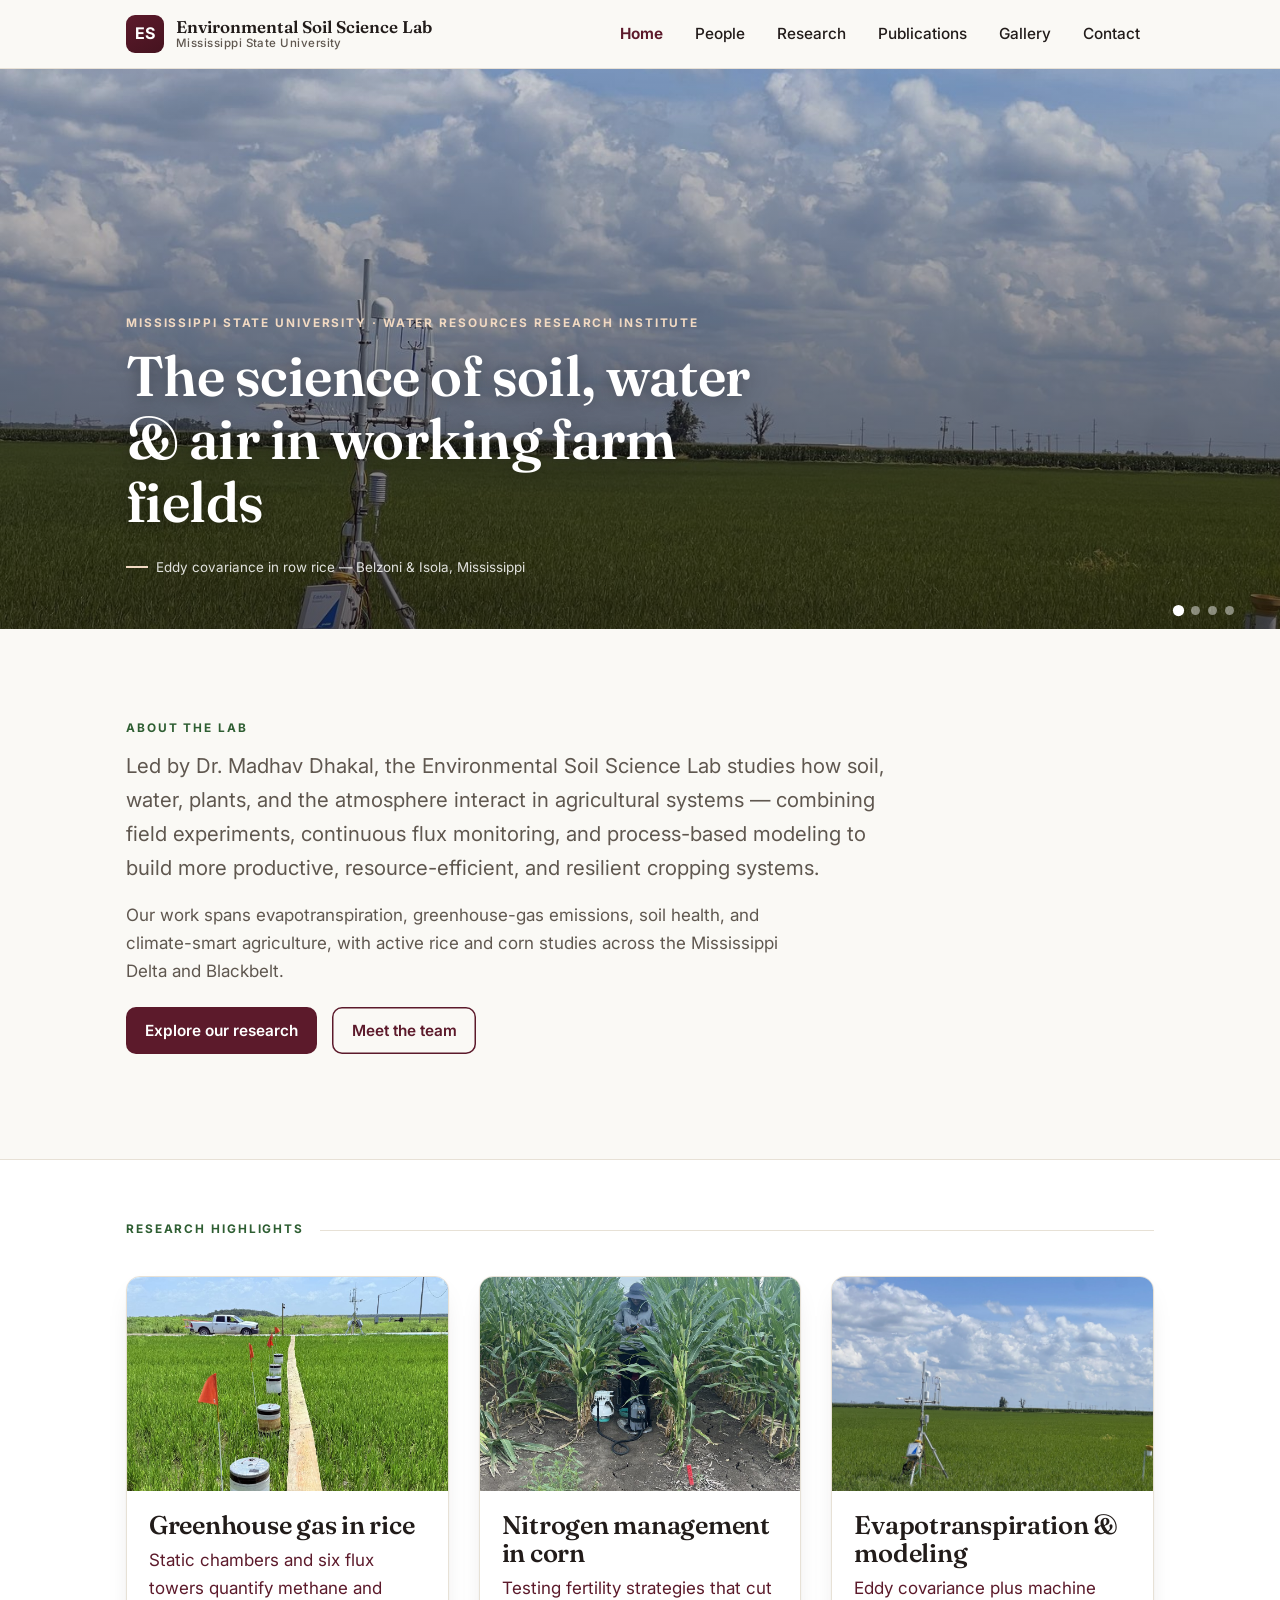
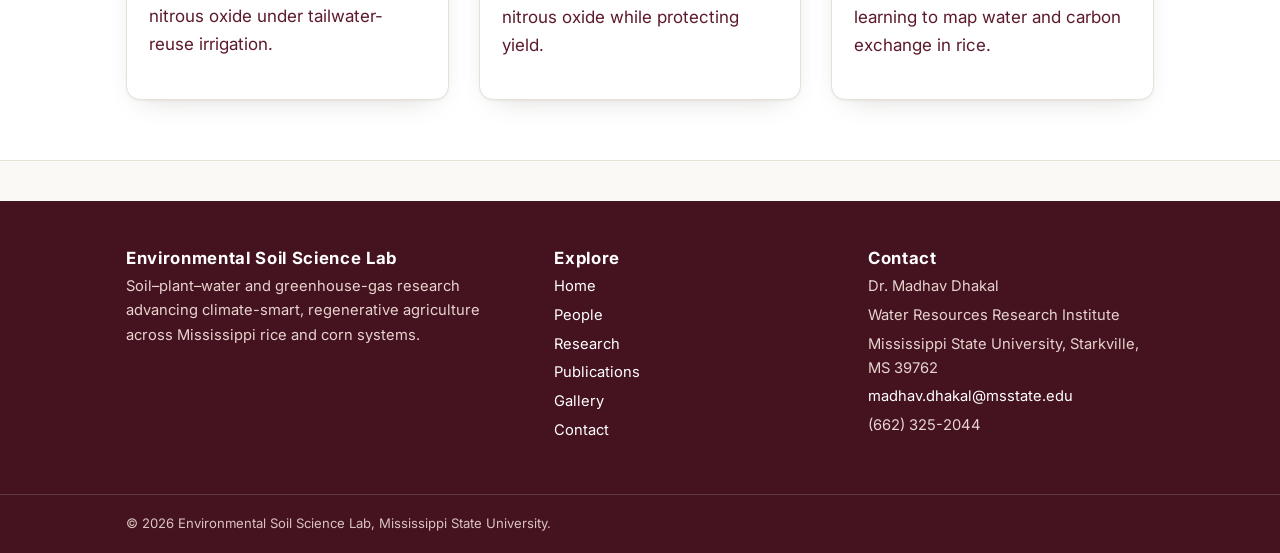
==== index.html @ 4c8fdb82 "Add files via upload" ====
<!DOCTYPE html>
<html lang="en">
<head>
<meta charset="utf-8">
<meta name="viewport" content="width=device-width, initial-scale=1">
<title>Home — Environmental Soil Science Lab</title>
<meta name="description" content="Environmental Soil Science Lab at Mississippi State University — led by Dr. Madhav Dhakal. Soil, water, and atmosphere research in rice and corn systems.">
<link rel="preconnect" href="https://fonts.googleapis.com">
<link rel="preconnect" href="https://fonts.gstatic.com" crossorigin>
<link href="https://fonts.googleapis.com/css2?family=Fraunces:opsz,wght@9..144,400..650&family=Inter:wght@400;500;600;700&display=swap" rel="stylesheet">
<link rel="stylesheet" href="assets/css/style.css">
</head>
<body>
<header class="site-header">
  <nav class="nav wrap" aria-label="Primary">
    <a class="brand" href="index.html">
      <span class="mark">ES</span>
      <span>Environmental Soil Science Lab<small>Mississippi State University</small></span>
    </a>
    <button class="nav-toggle" aria-label="Menu" aria-expanded="false" aria-controls="nav-links"><span></span></button>
    <ul class="nav-links" id="nav-links"><li><a href="index.html" aria-current="page">Home</a></li><li><a href="people.html">People</a></li><li><a href="research.html">Research</a></li><li><a href="publications.html">Publications</a></li><li><a href="gallery.html">Gallery</a></li><li><a href="contact.html">Contact</a></li></ul>
  </nav>
</header>

<section class="hero" aria-label="Featured research">
  <div class="hero__slide is-active" style="background-image:url(&quot;images/proj_rice_et.jpg&quot;)" data-cap="Eddy covariance in row rice — Belzoni & Isola, Mississippi"></div><div class="hero__slide" style="background-image:url(&quot;images/gal_ec_tower_rice.jpg&quot;)" data-cap="Flux towers measuring carbon and water exchange"></div><div class="hero__slide" style="background-image:url(&quot;images/proj_corn_covercrop.jpg&quot;)" data-cap="Conservation systems in Blackbelt corn"></div><div class="hero__slide" style="background-image:url(&quot;images/proj_organic.jpg&quot;)" data-cap="Organic soybean transition — Brooksville, Mississippi"></div>
  <div class="hero__inner"><div class="wrap">
    <p class="eyebrow">Mississippi State University &middot; Water Resources Research Institute</p>
    <h1>The science of soil, water &amp; air in working farm fields</h1>
    <p class="hero__cap"></p>
  </div></div>
  <div class="hero__dots" aria-hidden="true"></div>
</section>

<section class="section">
  <div class="wrap">
    <p class="eyebrow">About the lab</p>
    <p class="lead">Led by Dr. Madhav Dhakal, the Environmental Soil Science Lab studies how soil, water, plants, and the atmosphere interact in agricultural systems &mdash; combining field experiments, continuous flux monitoring, and process-based modeling to build more productive, resource-efficient, and resilient cropping systems.</p>
    <p style="max-width:60ch;margin-top:1rem;color:var(--ink-soft)">Our work spans evapotranspiration, greenhouse-gas emissions, soil health, and climate-smart agriculture, with active rice and corn studies across the Mississippi Delta and Blackbelt.</p>
    <p style="margin-top:1.4rem"><a class="btn" href="research.html">Explore our research</a> &nbsp; <a class="btn btn--ghost" href="people.html">Meet the team</a></p>
  </div>
</section>

<section class="section section--tight" style="background:#fff;border-block:1px solid var(--line)">
  <div class="wrap">
    <div class="rule"><p class="eyebrow" style="margin:0">Research highlights</p></div>
    <div class="grid grid--3">
      <a class="card" href="research.html#rice_ghg">
        <div class="card__media"><img src="images/proj_rice_ghg.jpg" alt="Greenhouse gas in rice"></div>
        <div class="card__body"><h3>Greenhouse gas in rice</h3><p>Static chambers and six flux towers quantify methane and nitrous oxide under tailwater-reuse irrigation.</p></div>
      </a>
      <a class="card" href="research.html#corn_n">
        <div class="card__media"><img src="images/proj_corn_nmgmt.jpg" alt="Nitrogen management in corn"></div>
        <div class="card__body"><h3>Nitrogen management in corn</h3><p>Testing fertility strategies that cut nitrous oxide while protecting yield.</p></div>
      </a>
      <a class="card" href="research.html#rice_et">
        <div class="card__media"><img src="images/proj_rice_et.jpg" alt="Evapotranspiration & modeling"></div>
        <div class="card__body"><h3>Evapotranspiration & modeling</h3><p>Eddy covariance plus machine learning to map water and carbon exchange in rice.</p></div>
      </a></div>
  </div>
</section>

<footer class="site-footer">
  <div class="wrap footer-grid">
    <div>
      <h4>Environmental Soil Science Lab</h4>
      <p>Soil&ndash;plant&ndash;water and greenhouse-gas research advancing climate-smart, regenerative agriculture across Mississippi rice and corn systems.</p>
    </div>
    <div>
      <h4>Explore</h4>
      <ul><li><a href="index.html">Home</a></li><li><a href="people.html">People</a></li><li><a href="research.html">Research</a></li><li><a href="publications.html">Publications</a></li><li><a href="gallery.html">Gallery</a></li><li><a href="contact.html">Contact</a></li></ul>
    </div>
    <div>
      <h4>Contact</h4>
      <ul>
        <li>Dr. Madhav Dhakal</li>
        <li>Water Resources Research Institute</li>
        <li>Mississippi State University, Starkville, MS 39762</li>
        <li><a href="mailto:madhav.dhakal@msstate.edu">madhav.dhakal@msstate.edu</a></li>
        <li>(662) 325-2044</li>
      </ul>
    </div>
  </div>
  <div class="footer-bottom"><div class="wrap">&copy; 2026 Environmental Soil Science Lab, Mississippi State University.</div></div>
</footer>
<div class="lightbox" id="lightbox"><button class="lightbox__close" aria-label="Close">&times;</button><img src="" alt="Enlarged view"></div>
<script src="assets/js/site.js"></script>
</body>
</html>
---- assets/css/style.css ----
/* ===========================================================================
   Environmental Soil Science Lab — Mississippi State University
   Hand-built responsive stylesheet. Mobile-first; fluid container; grids
   reflow with auto-fit so layout can't "break" between phone and desktop.
   =========================================================================== */

:root{
  --maroon:#5c1a2b;        /* MSU institutional tie */
  --maroon-deep:#45131f;
  --green:#2e5e32;         /* crops / agronomy accent */
  --green-soft:#e8efe6;
  --sky:#4f7290;           /* sky / atmosphere flux (sparing) */
  --ink:#221c1a;           /* warm near-black text */
  --ink-soft:#5f574f;
  --paper:#faf9f5;         /* page background */
  --card:#ffffff;
  --line:#e7e1d6;          /* hairline */
  --shadow:0 1px 2px rgba(40,30,20,.05),0 10px 28px -16px rgba(40,30,20,.25);
  --radius:14px;
  --wrap:1120px;
  --pad:clamp(18px,4vw,46px);
  --font-display:"Fraunces",Georgia,serif;
  --font-body:"Inter",system-ui,-apple-system,Segoe UI,Roboto,sans-serif;
}

*,*::before,*::after{box-sizing:border-box}
html{scroll-behavior:smooth;-webkit-text-size-adjust:100%}
body{
  margin:0;background:var(--paper);color:var(--ink);
  font-family:var(--font-body);font-size:17px;line-height:1.65;
  -webkit-font-smoothing:antialiased;text-rendering:optimizeLegibility;
}
img{max-width:100%;height:auto;display:block}
a{color:var(--maroon);text-decoration:none}
a:hover{text-decoration:underline}
h1,h2,h3,h4{font-family:var(--font-display);font-weight:580;line-height:1.12;
  letter-spacing:-.01em;color:var(--ink);margin:0 0 .4em}
h1{font-size:clamp(2.1rem,5vw,3.5rem);font-weight:600}
h2{font-size:clamp(1.6rem,3.2vw,2.4rem)}
h3{font-size:clamp(1.25rem,2.2vw,1.6rem)}
h4{font-size:1.05rem;font-family:var(--font-body);font-weight:700;letter-spacing:0}
p{margin:0 0 1rem}
:focus-visible{outline:3px solid var(--sky);outline-offset:2px;border-radius:4px}

.wrap{max-width:var(--wrap);margin-inline:auto;padding-inline:var(--pad)}
.section{padding-block:clamp(48px,7vw,96px)}
.section--tight{padding-block:clamp(34px,5vw,60px)}
.eyebrow{font-family:var(--font-body);font-weight:700;font-size:.74rem;
  letter-spacing:.16em;text-transform:uppercase;color:var(--green);margin:0 0 .7rem}
.lead{font-size:clamp(1.05rem,1.6vw,1.28rem);color:var(--ink-soft);max-width:60ch}
.center{text-align:center}.center .lead{margin-inline:auto}

/* ---------- Header / nav ---------- */
.site-header{position:sticky;top:0;z-index:50;background:rgba(250,249,245,.88);
  backdrop-filter:saturate(150%) blur(10px);border-bottom:1px solid var(--line)}
.nav{display:flex;align-items:center;justify-content:space-between;gap:18px;
  min-height:68px}
.brand{display:flex;align-items:center;gap:12px;font-family:var(--font-display);
  font-weight:600;font-size:1.06rem;color:var(--ink);text-decoration:none;line-height:1.1}
.brand:hover{text-decoration:none}
.brand .mark{width:38px;height:38px;border-radius:9px;flex:0 0 auto;
  background:linear-gradient(150deg,var(--maroon),var(--maroon-deep));
  display:grid;place-items:center;color:#fff;font-weight:700;font-size:1rem;
  font-family:var(--font-body);letter-spacing:.02em}
.brand small{display:block;font-family:var(--font-body);font-weight:500;
  font-size:.72rem;letter-spacing:.04em;color:var(--ink-soft)}
.nav-links{display:flex;align-items:center;gap:4px;list-style:none;margin:0;padding:0}
.nav-links a{display:inline-block;padding:9px 14px;border-radius:8px;color:var(--ink);
  font-weight:500;font-size:.96rem}
.nav-links a:hover{background:#f0ebe1;text-decoration:none}
.nav-links a[aria-current="page"]{color:var(--maroon);font-weight:650}
.nav-toggle{display:none;border:1px solid var(--line);background:var(--card);
  width:44px;height:40px;border-radius:9px;cursor:pointer;align-items:center;justify-content:center}
.nav-toggle span,.nav-toggle span::before,.nav-toggle span::after{
  content:"";display:block;width:20px;height:2px;background:var(--ink);border-radius:2px;position:relative;transition:.2s}
.nav-toggle span::before{position:absolute;top:-6px}
.nav-toggle span::after{position:absolute;top:6px}

@media (max-width:820px){
  .nav-toggle{display:inline-flex}
  .nav-links{position:absolute;top:68px;left:0;right:0;flex-direction:column;
    align-items:stretch;gap:0;background:var(--paper);border-bottom:1px solid var(--line);
    padding:10px var(--pad) 18px;box-shadow:var(--shadow);
    display:none}
  .nav-links.open{display:flex}
  .nav-links a{padding:13px 6px;border-radius:8px;font-size:1.05rem;border-bottom:1px solid var(--line)}
  .nav-links li:last-child a{border-bottom:0}
}

/* ---------- Hero slideshow ---------- */
.hero{position:relative;width:100%;aspect-ratio:16/7;min-height:340px;
  background:var(--maroon-deep);overflow:hidden}
.hero__slide{position:absolute;inset:0;opacity:0;transition:opacity 1.1s ease;
  background-size:cover;background-position:center}
.hero__slide.is-active{opacity:1}
.hero::after{content:"";position:absolute;inset:0;
  background:linear-gradient(180deg,rgba(20,10,12,.15),rgba(20,10,12,.62))}
.hero__inner{position:absolute;inset:auto 0 0 0;z-index:2;color:#fff}
.hero__inner .wrap{padding-block:clamp(22px,4vw,52px)}
.hero h1{color:#fff;max-width:18ch;text-shadow:0 2px 18px rgba(0,0,0,.35)}
.hero .eyebrow{color:#f1d9c2}
.hero__cap{font-size:.84rem;color:rgba(255,255,255,.86);margin:.6rem 0 0;
  display:flex;align-items:center;gap:8px}
.hero__cap::before{content:"";width:22px;height:2px;background:#f1d9c2;display:inline-block}
.hero__dots{position:absolute;z-index:3;right:var(--pad);bottom:14px;display:flex;gap:8px}
.hero__dots button{width:9px;height:9px;border-radius:50%;border:0;cursor:pointer;
  background:rgba(255,255,255,.45);padding:0}
.hero__dots button.is-active{background:#fff;transform:scale(1.25)}
@media (max-width:700px){.hero{aspect-ratio:3/4;min-height:460px}}

/* ---------- Buttons ---------- */
.btn{display:inline-flex;align-items:center;gap:.5em;background:var(--maroon);color:#fff;
  padding:.7em 1.25em;border-radius:10px;font-weight:600;font-size:.96rem;border:0;cursor:pointer}
.btn:hover{background:var(--maroon-deep);text-decoration:none}
.btn--ghost{background:transparent;color:var(--maroon);box-shadow:inset 0 0 0 1.5px var(--maroon)}
.btn--ghost:hover{background:var(--maroon);color:#fff}

/* ---------- Generic grids / cards ---------- */
.grid{display:grid;gap:clamp(18px,2.4vw,30px)}
.grid--3{grid-template-columns:repeat(auto-fit,minmax(255px,1fr))}
.grid--people{grid-template-columns:repeat(auto-fit,minmax(280px,1fr))}
.card{background:var(--card);border:1px solid var(--line);border-radius:var(--radius);
  overflow:hidden;box-shadow:var(--shadow)}
.card__media{aspect-ratio:3/2;overflow:hidden;background:#eee}
.card__media img{width:100%;height:100%;object-fit:cover;transition:transform .5s ease}
.card:hover .card__media img{transform:scale(1.04)}
.card__body{padding:20px 22px 24px}
.card__body h3{margin-bottom:.25em}
.card .meta{font-size:.85rem;color:var(--ink-soft);margin:.1rem 0 .6rem}

/* divider with subject-coded label */
.rule{display:flex;align-items:center;gap:16px;margin:0 0 36px}
.rule::after{content:"";flex:1;height:1px;background:var(--line)}

/* ---------- People ---------- */
.person{background:var(--card);border:1px solid var(--line);border-radius:var(--radius);
  overflow:hidden;box-shadow:var(--shadow);display:flex;flex-direction:column}
.person__photo{aspect-ratio:1/1;object-fit:cover;width:100%}
.person__body{padding:20px 22px 24px}
.person__body h3{margin-bottom:.1em}
.person__role{color:var(--green);font-weight:600;font-size:.92rem;margin:0 0 .8rem}
.person__body p{font-size:.95rem}
.person__contact{font-size:.9rem;color:var(--ink-soft);margin-top:.6rem}
.pi .person{flex-direction:row;flex-wrap:wrap}
.pi .person__photo{width:260px;aspect-ratio:3/4;flex:0 0 auto}
.pi .person__body{flex:1 1 320px}
@media (max-width:620px){.pi .person{flex-direction:column}.pi .person__photo{width:100%;aspect-ratio:4/3}}

/* ---------- Research projects ---------- */
.project{padding-block:clamp(30px,4vw,52px);border-top:1px solid var(--line)}
.project:first-of-type{border-top:0}
.project__head{margin-bottom:18px}
.project__head h3{margin:0}
.project__body{display:grid;gap:clamp(18px,3vw,38px);align-items:start}
@media (min-width:840px){.project__body{grid-template-columns:1fr 360px}
  .project--flip .project__text{order:2}.project--flip .project__media{order:1}}
.project__media{margin:0}
.project__media img{width:100%;border-radius:12px;border:1px solid var(--line)}
.project__media figcaption{font-size:.8rem;color:var(--ink-soft);font-style:italic;margin-top:7px;text-align:center}
.findings{margin-top:22px;background:var(--green-soft);border:1px solid #d2e0cf;
  border-left:4px solid var(--green);border-radius:10px;padding:18px 22px}
.findings h4{color:var(--green);margin:0 0 .5em;display:flex;align-items:center;gap:8px}
.findings ul{margin:0;padding-left:1.1em}
.findings li{margin:.3em 0;font-size:.96rem}

/* ---------- Posters / lightbox ---------- */
.posters{margin-top:22px}
.posters .label{font-size:.82rem;color:var(--ink-soft);font-style:italic;margin:0 0 10px}
.poster-strip{display:flex;flex-wrap:wrap;gap:14px}
.poster-thumb{display:block;border:1px solid var(--line);border-radius:8px;overflow:hidden;
  box-shadow:var(--shadow);cursor:zoom-in;background:#fff}
.poster-thumb img{height:150px;width:auto}
.poster-thumb:hover{border-color:var(--maroon)}
.pub-poster{display:grid;grid-template-columns:150px 1fr;gap:18px;align-items:start;margin:0 0 20px}
.pub-poster .poster-thumb img{height:auto;width:100%}
@media (max-width:560px){.pub-poster{grid-template-columns:110px 1fr;gap:12px}}

.lightbox{position:fixed;inset:0;z-index:100;background:rgba(15,8,10,.88);
  display:none;align-items:center;justify-content:center;cursor:zoom-out;padding:3vmin}
.lightbox.open{display:flex}
.lightbox img{max-width:95vw;max-height:94vh;border-radius:6px;box-shadow:0 10px 50px rgba(0,0,0,.6)}
.lightbox__close{position:absolute;top:14px;right:18px;color:#fff;font-size:2rem;
  background:0;border:0;cursor:pointer;line-height:1}

/* ---------- Publications ---------- */
.pubyear{font-family:var(--font-display);font-size:1.5rem;color:var(--maroon);
  margin:34px 0 4px;padding-bottom:6px;border-bottom:2px solid var(--line)}
.pub{padding:14px 0;border-bottom:1px solid var(--line)}
.pub p{margin:.15rem 0}
.pub .title{font-weight:600;font-size:1.02rem}
.pub .authors{font-size:.95rem;color:var(--ink)}
.pub .venue{font-size:.9rem;color:var(--ink-soft)}
.pub b{color:var(--maroon)}

/* ---------- Gallery ---------- */
.gallery{columns:3 260px;column-gap:14px}
.gallery figure{margin:0 0 14px;break-inside:avoid;border-radius:10px;overflow:hidden;
  border:1px solid var(--line);box-shadow:var(--shadow);cursor:zoom-in;background:#fff}
.gallery img{width:100%}
.gallery figcaption{font-size:.82rem;color:var(--ink-soft);padding:8px 12px 12px}

/* ---------- Contact ---------- */
.contact-grid{display:grid;gap:clamp(20px,3vw,40px)}
@media(min-width:820px){.contact-grid{grid-template-columns:1fr 1.2fr}}
.contact-card h3{margin-top:0}
.contact-card .row{margin:0 0 .8rem}
.contact-card .row span{display:block;font-size:.78rem;letter-spacing:.08em;
  text-transform:uppercase;color:var(--green);font-weight:700}
.map-embed{width:100%;aspect-ratio:4/3;border:1px solid var(--line);border-radius:var(--radius);overflow:hidden}
.map-embed iframe{width:100%;height:100%;border:0;display:block}

/* ---------- Footer ---------- */
.site-footer{background:var(--maroon-deep);color:#f4e7e3;margin-top:40px}
.site-footer a{color:#fff}
.footer-grid{display:grid;gap:28px;padding-block:48px}
@media(min-width:680px){.footer-grid{grid-template-columns:1.4fr 1fr 1fr}}
.site-footer h4{color:#fff;letter-spacing:.04em}
.site-footer p,.site-footer li{font-size:.92rem;color:#e7d3cf}
.site-footer ul{list-style:none;margin:0;padding:0}
.site-footer li{margin:.3em 0}
.footer-bottom{border-top:1px solid rgba(255,255,255,.16);padding-block:18px;
  font-size:.82rem;color:#d9c3bf}

@media (prefers-reduced-motion:reduce){
  *{scroll-behavior:auto!important}
  .hero__slide{transition:none}
  .card__media img{transition:none}
}
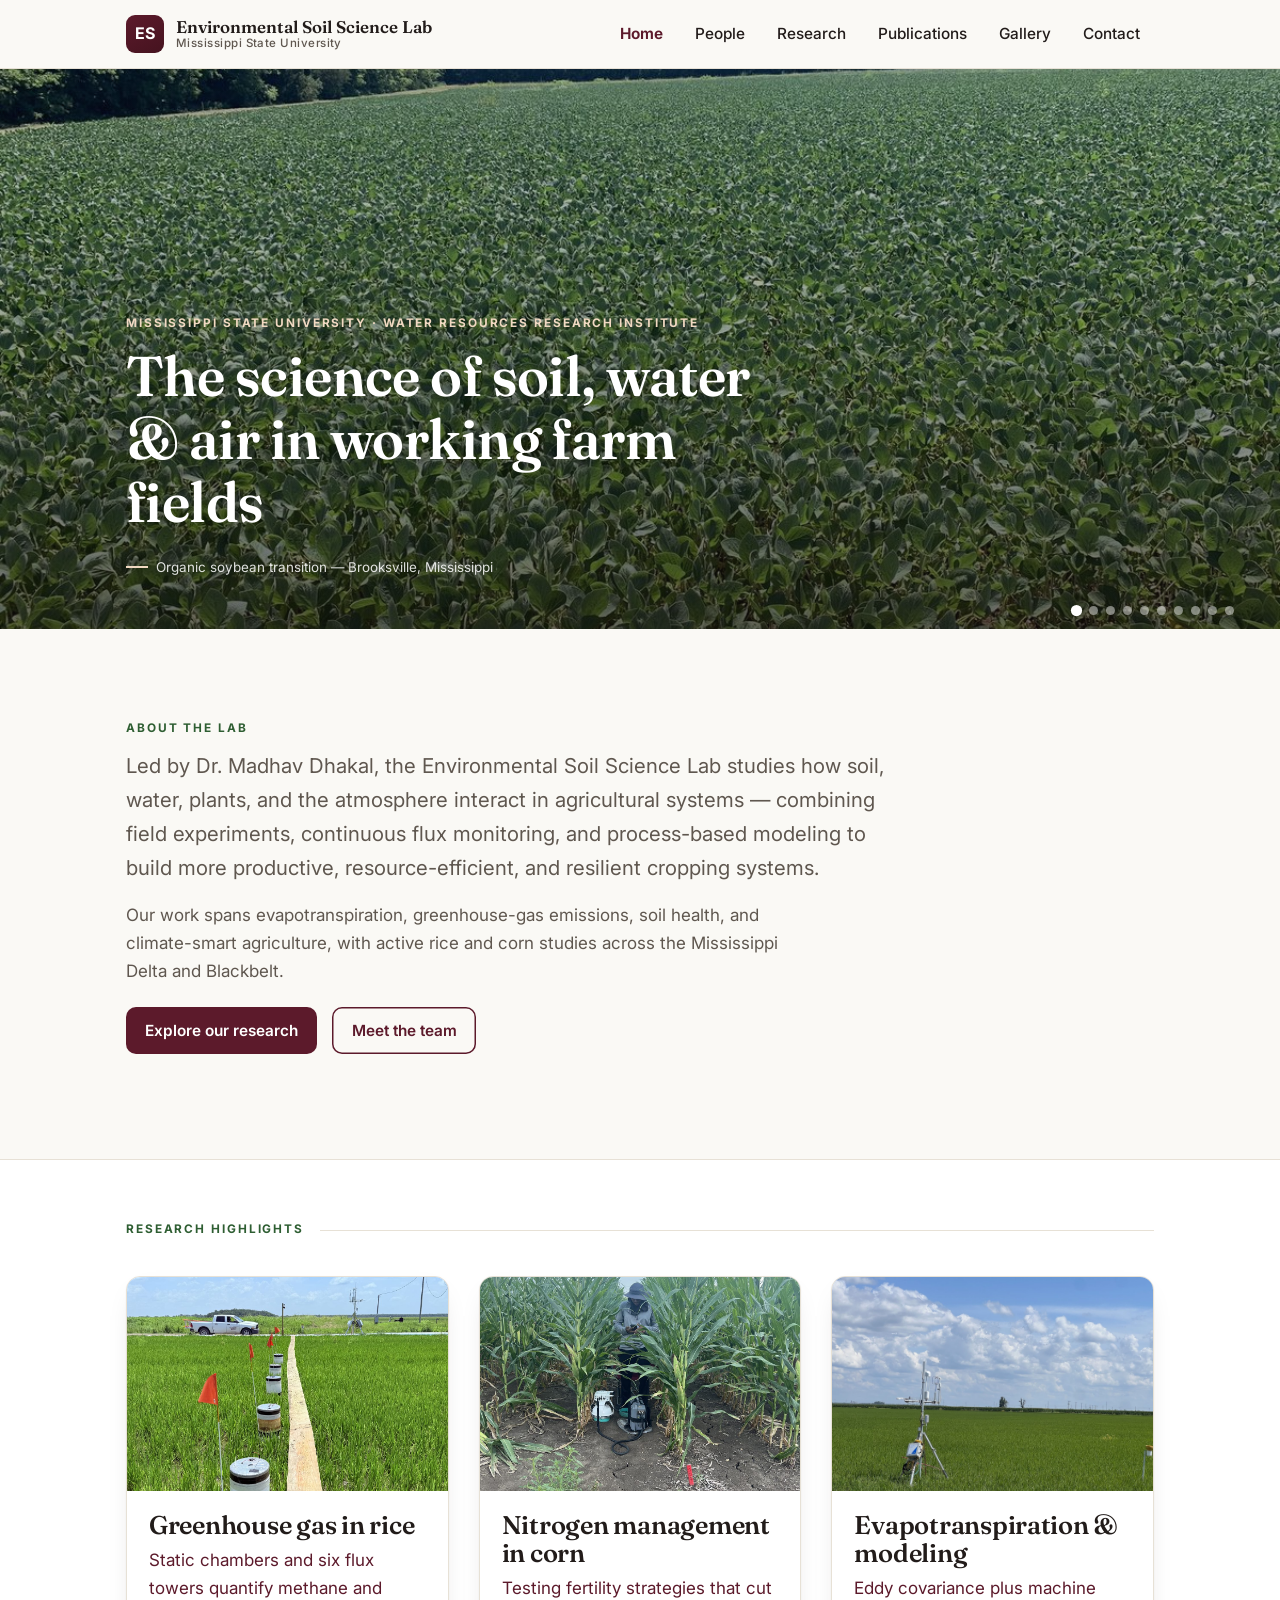
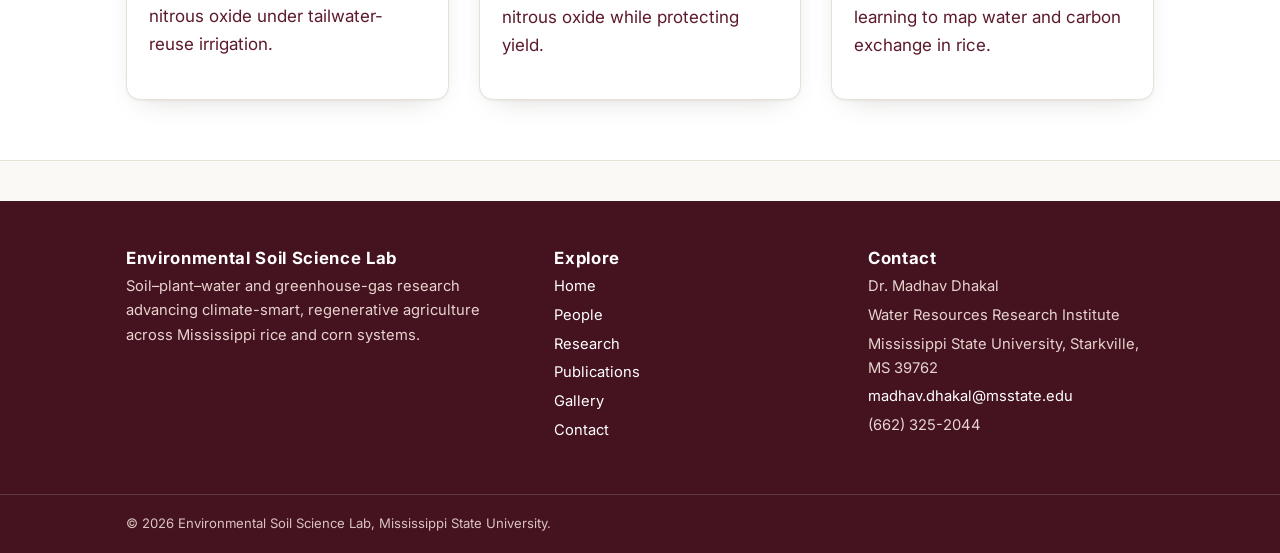
==== commit 72cb6c66: "Add files via upload" ====
--- a/index.html
+++ b/index.html
@@ -23,7 +23,7 @@
 </header>
 
 <section class="hero" aria-label="Featured research">
-  <div class="hero__slide is-active" style="background-image:url(&quot;images/proj_rice_et.jpg&quot;)" data-cap="Eddy covariance in row rice — Belzoni & Isola, Mississippi"></div><div class="hero__slide" style="background-image:url(&quot;images/gal_ec_tower_rice.jpg&quot;)" data-cap="Flux towers measuring carbon and water exchange"></div><div class="hero__slide" style="background-image:url(&quot;images/proj_corn_covercrop.jpg&quot;)" data-cap="Conservation systems in Blackbelt corn"></div><div class="hero__slide" style="background-image:url(&quot;images/proj_organic.jpg&quot;)" data-cap="Organic soybean transition — Brooksville, Mississippi"></div>
+  <div class="hero__slide is-active" style="background-image:url(&quot;images/proj_organic.jpg&quot;)" data-cap="Organic soybean transition &mdash; Brooksville, Mississippi"></div><div class="hero__slide" style="background-image:url(&quot;images/proj_corn_covercrop.jpg&quot;)" data-cap="Conservation systems in Black Belt corn"></div><div class="hero__slide" style="background-image:url(&quot;images/proj_rice_ghg.jpg&quot;)" data-cap="Quantifying greenhouse-gas emissions in tailwater-reuse rice"></div><div class="hero__slide" style="background-image:url(&quot;images/gal_rice_chamber_row.jpg&quot;)" data-cap="Static chambers across a rice paddy"></div><div class="hero__slide" style="background-image:url(&quot;images/proj_rice_et.jpg&quot;)" data-cap="Eddy covariance in row rice &mdash; Belzoni &amp; Isola, Mississippi"></div><div class="hero__slide" style="background-image:url(&quot;images/gal_rice_gas_sampling.jpg&quot;)" data-cap="Collecting greenhouse-gas samples in rice"></div><div class="hero__slide" style="background-image:url(&quot;images/gal_corn_scouting.jpg&quot;)" data-cap="Scouting corn at the Black Belt research station"></div><div class="hero__slide" style="background-image:url(&quot;images/gal_ec_team.jpg&quot;)" data-cap="The field team servicing a flux tower"></div><div class="hero__slide" style="background-image:url(&quot;images/gal_rice_chambers_install.jpg&quot;)" data-cap="Installing gas-flux chambers in flooded rice"></div><div class="hero__slide" style="background-image:url(&quot;images/gal_corn_flux.jpg&quot;)" data-cap="Measuring soil greenhouse-gas fluxes in corn"></div>
   <div class="hero__inner"><div class="wrap">
     <p class="eyebrow">Mississippi State University &middot; Water Resources Research Institute</p>
     <h1>The science of soil, water &amp; air in working farm fields</h1>
--- a/assets/css/style.css
+++ b/assets/css/style.css
@@ -226,3 +226,25 @@
   .hero__slide{transition:none}
   .card__media img{transition:none}
 }
+
+/* ---------- Per-project photo slideshow ---------- */
+.project__text{max-width:65ch}
+.slideshow{position:relative;margin:22px 0 0;max-width:760px;border-radius:14px;overflow:hidden;
+  border:1px solid var(--line);background:#0e0e0e;box-shadow:var(--shadow)}
+.ss-track{position:relative;aspect-ratio:3/2}
+.ss-slide{position:absolute;inset:0;margin:0;opacity:0;transition:opacity .6s ease}
+.ss-slide.is-active{opacity:1}
+.ss-slide img{width:100%;height:100%;object-fit:cover;display:block}
+.ss-slide figcaption{position:absolute;left:0;right:0;bottom:0;color:#fff;font-size:.86rem;
+  padding:30px 16px 12px;background:linear-gradient(180deg,transparent,rgba(0,0,0,.72))}
+.ss-arrow{position:absolute;top:50%;transform:translateY(-50%);width:42px;height:42px;border:0;
+  border-radius:50%;background:rgba(255,255,255,.85);color:#1a1a1a;font-size:1.5rem;cursor:pointer;
+  display:grid;place-items:center;line-height:1;z-index:3;transition:background .15s}
+.ss-arrow:hover{background:#fff}
+.ss-prev{left:10px}.ss-next{right:10px}
+.ss-dots{position:absolute;bottom:11px;left:50%;transform:translateX(-50%);display:flex;gap:7px;z-index:3}
+.ss-dots button{width:8px;height:8px;border-radius:50%;border:0;background:rgba(255,255,255,.5);cursor:pointer;padding:0}
+.ss-dots button.is-active{background:#fff;transform:scale(1.3)}
+.ss-count{position:absolute;top:10px;right:12px;background:rgba(0,0,0,.5);color:#fff;font-size:.74rem;
+  padding:2px 9px;border-radius:11px;z-index:3}
+@media (max-width:520px){.ss-arrow{width:36px;height:36px;font-size:1.25rem}}
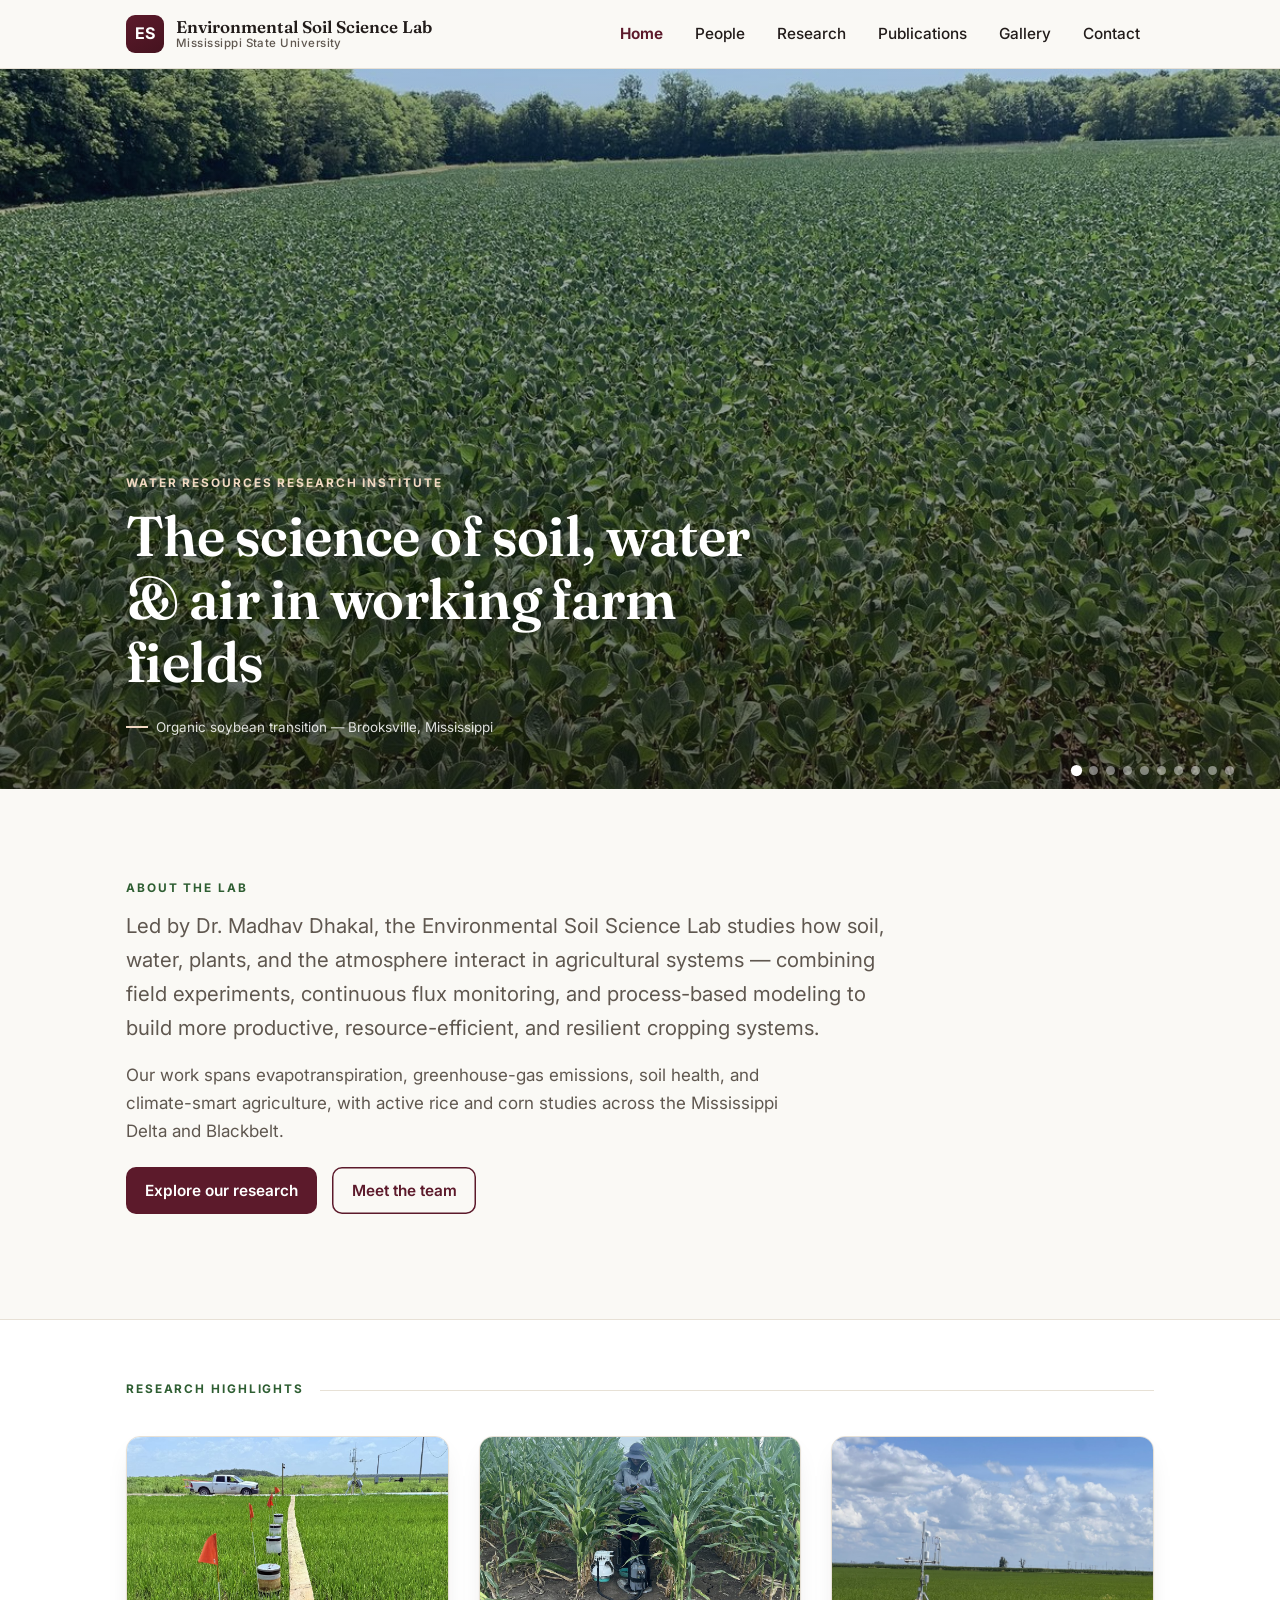
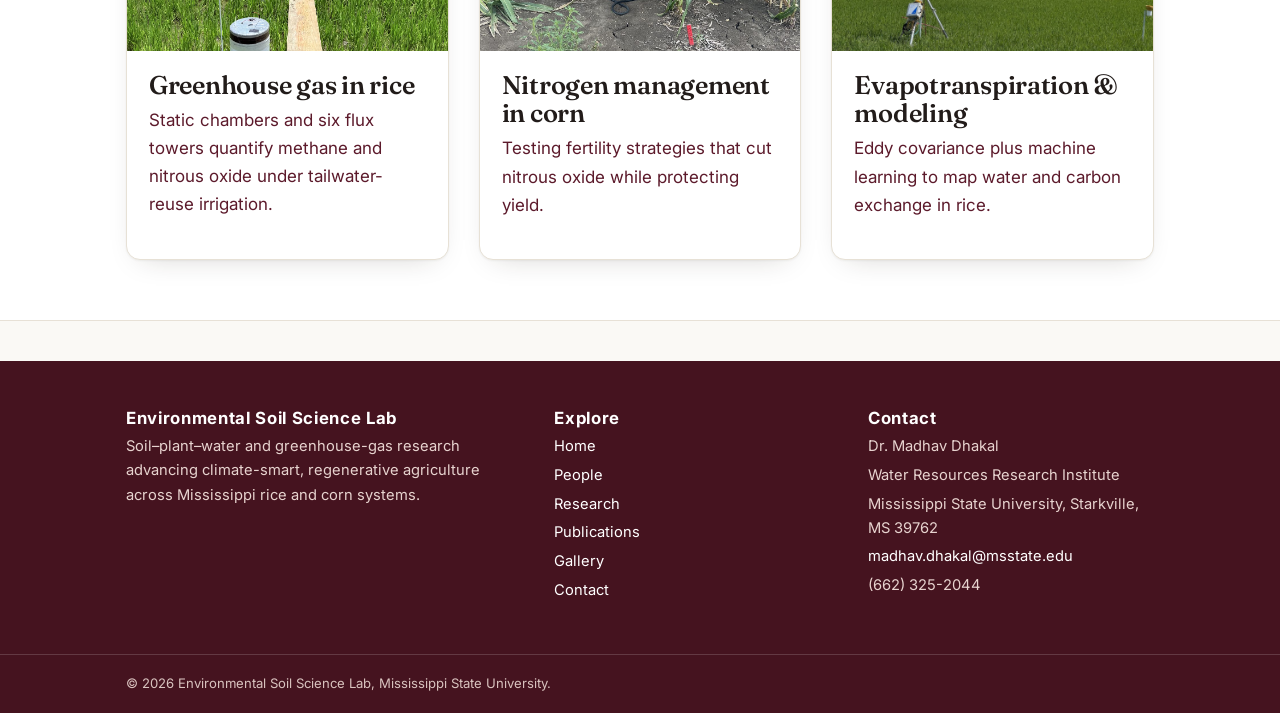
==== commit c5e0e6d9: "Add files via upload" ====
--- a/index.html
+++ b/index.html
@@ -23,9 +23,10 @@
 </header>
 
 <section class="hero" aria-label="Featured research">
+  <img class="hero__logo" src="images/logo_seal.png" alt="Environmental Soil Science Lab seal">
   <div class="hero__slide is-active" style="background-image:url(&quot;images/proj_organic.jpg&quot;)" data-cap="Organic soybean transition &mdash; Brooksville, Mississippi"></div><div class="hero__slide" style="background-image:url(&quot;images/proj_corn_covercrop.jpg&quot;)" data-cap="Conservation systems in Black Belt corn"></div><div class="hero__slide" style="background-image:url(&quot;images/proj_rice_ghg.jpg&quot;)" data-cap="Quantifying greenhouse-gas emissions in tailwater-reuse rice"></div><div class="hero__slide" style="background-image:url(&quot;images/gal_rice_chamber_row.jpg&quot;)" data-cap="Static chambers across a rice paddy"></div><div class="hero__slide" style="background-image:url(&quot;images/proj_rice_et.jpg&quot;)" data-cap="Eddy covariance in row rice &mdash; Belzoni &amp; Isola, Mississippi"></div><div class="hero__slide" style="background-image:url(&quot;images/gal_rice_gas_sampling.jpg&quot;)" data-cap="Collecting greenhouse-gas samples in rice"></div><div class="hero__slide" style="background-image:url(&quot;images/gal_corn_scouting.jpg&quot;)" data-cap="Scouting corn at the Black Belt research station"></div><div class="hero__slide" style="background-image:url(&quot;images/gal_ec_team.jpg&quot;)" data-cap="The field team servicing a flux tower"></div><div class="hero__slide" style="background-image:url(&quot;images/gal_rice_chambers_install.jpg&quot;)" data-cap="Installing gas-flux chambers in flooded rice"></div><div class="hero__slide" style="background-image:url(&quot;images/gal_corn_flux.jpg&quot;)" data-cap="Measuring soil greenhouse-gas fluxes in corn"></div>
   <div class="hero__inner"><div class="wrap">
-    <p class="eyebrow">Mississippi State University &middot; Water Resources Research Institute</p>
+    <p class="eyebrow">Water Resources Research Institute</p>
     <h1>The science of soil, water &amp; air in working farm fields</h1>
     <p class="hero__cap"></p>
   </div></div>
--- a/assets/css/style.css
+++ b/assets/css/style.css
@@ -88,7 +88,7 @@
 }
 
 /* ---------- Hero slideshow ---------- */
-.hero{position:relative;width:100%;aspect-ratio:16/7;min-height:340px;
+.hero{position:relative;width:100%;aspect-ratio:16/9;min-height:340px;
   background:var(--maroon-deep);overflow:hidden}
 .hero__slide{position:absolute;inset:0;opacity:0;transition:opacity 1.1s ease;
   background-size:cover;background-position:center}
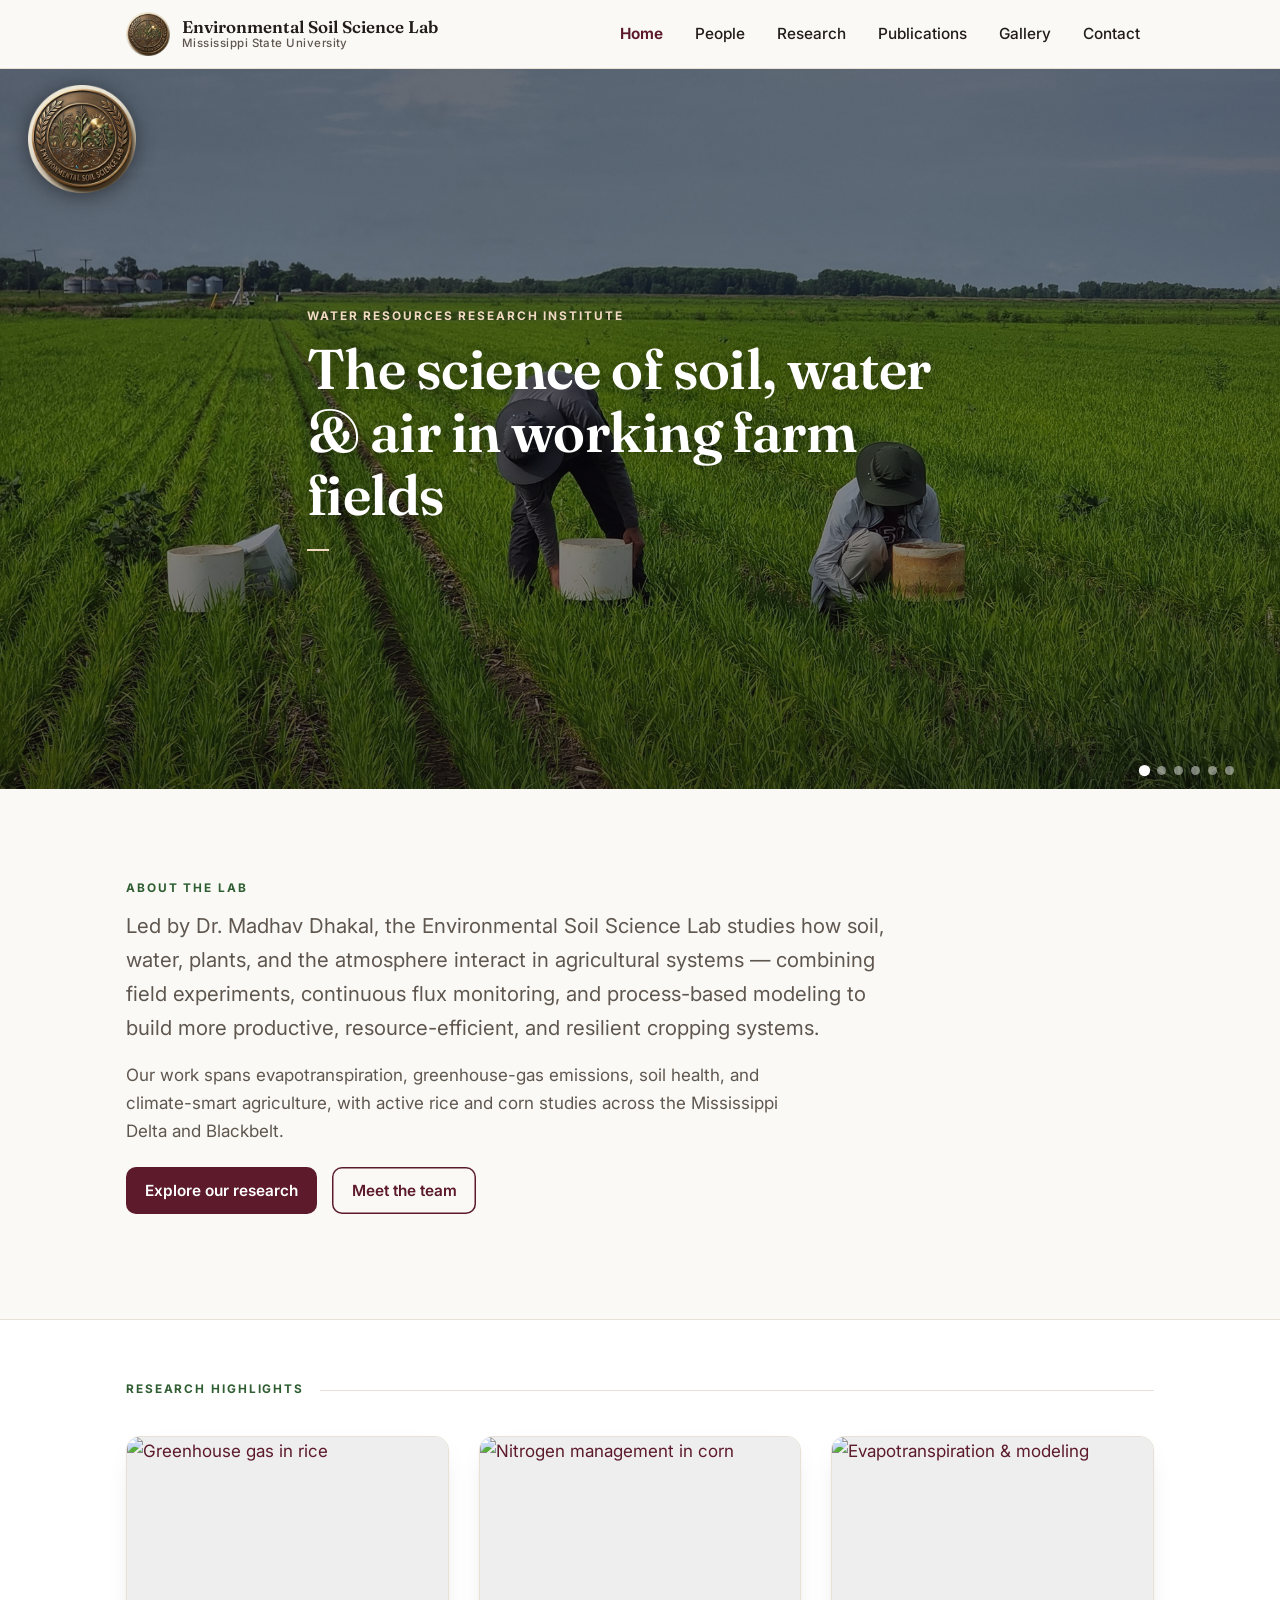
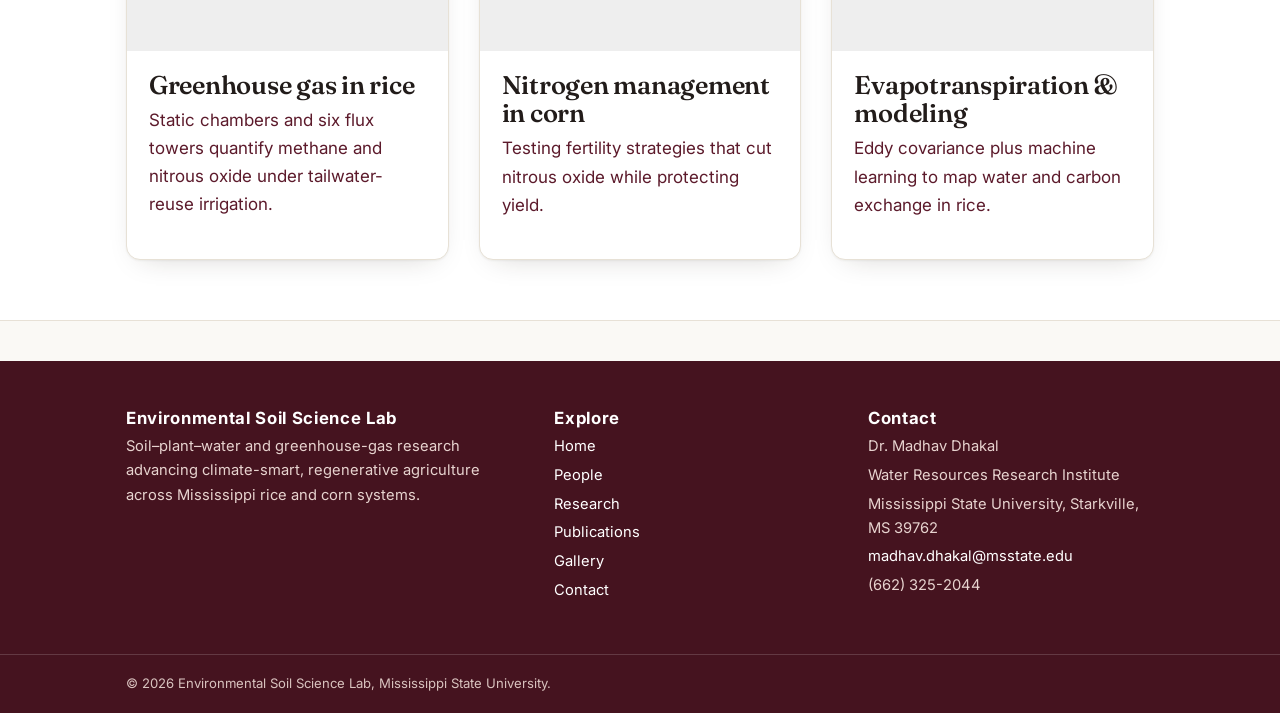
==== commit 5d8cb136: "Update index.html" ====
--- a/index.html
+++ b/index.html
@@ -24,7 +24,7 @@
 
 <section class="hero" aria-label="Featured research">
   <img class="hero__logo" src="images/logo_seal.png" alt="Environmental Soil Science Lab seal">
-  <div class="hero__slide is-active" style="background-image:url(&quot;images/proj_organic.jpg&quot;)" data-cap="Organic soybean transition &mdash; Brooksville, Mississippi"></div><div class="hero__slide" style="background-image:url(&quot;images/proj_corn_covercrop.jpg&quot;)" data-cap="Conservation systems in Black Belt corn"></div><div class="hero__slide" style="background-image:url(&quot;images/proj_rice_ghg.jpg&quot;)" data-cap="Quantifying greenhouse-gas emissions in tailwater-reuse rice"></div><div class="hero__slide" style="background-image:url(&quot;images/gal_rice_chamber_row.jpg&quot;)" data-cap="Static chambers across a rice paddy"></div><div class="hero__slide" style="background-image:url(&quot;images/proj_rice_et.jpg&quot;)" data-cap="Eddy covariance in row rice &mdash; Belzoni &amp; Isola, Mississippi"></div><div class="hero__slide" style="background-image:url(&quot;images/gal_rice_gas_sampling.jpg&quot;)" data-cap="Collecting greenhouse-gas samples in rice"></div><div class="hero__slide" style="background-image:url(&quot;images/gal_corn_scouting.jpg&quot;)" data-cap="Scouting corn at the Black Belt research station"></div><div class="hero__slide" style="background-image:url(&quot;images/gal_ec_team.jpg&quot;)" data-cap="The field team servicing a flux tower"></div><div class="hero__slide" style="background-image:url(&quot;images/gal_rice_chambers_install.jpg&quot;)" data-cap="Installing gas-flux chambers in flooded rice"></div><div class="hero__slide" style="background-image:url(&quot;images/gal_corn_flux.jpg&quot;)" data-cap="Measuring soil greenhouse-gas fluxes in corn"></div>
+  <!-- hero photos auto-loaded from project folders by site.js -->
   <div class="hero__inner"><div class="wrap">
     <p class="eyebrow">Water Resources Research Institute</p>
     <h1>The science of soil, water &amp; air in working farm fields</h1>
@@ -87,4 +87,4 @@
 <div class="lightbox" id="lightbox"><button class="lightbox__close" aria-label="Close">&times;</button><img src="" alt="Enlarged view"></div>
 <script src="assets/js/site.js"></script>
 </body>
-</html>+</html>
--- a/assets/css/style.css
+++ b/assets/css/style.css
@@ -58,10 +58,9 @@
 .brand{display:flex;align-items:center;gap:12px;font-family:var(--font-display);
   font-weight:600;font-size:1.06rem;color:var(--ink);text-decoration:none;line-height:1.1}
 .brand:hover{text-decoration:none}
-.brand .mark{width:38px;height:38px;border-radius:9px;flex:0 0 auto;
-  background:linear-gradient(150deg,var(--maroon),var(--maroon-deep));
-  display:grid;place-items:center;color:#fff;font-weight:700;font-size:1rem;
-  font-family:var(--font-body);letter-spacing:.02em}
+.brand .mark{width:44px;height:44px;flex:0 0 auto;
+  background:url("../../images/logo_seal.png") center/contain no-repeat;
+  font-size:0;line-height:0}
 .brand small{display:block;font-family:var(--font-body);font-weight:500;
   font-size:.72rem;letter-spacing:.04em;color:var(--ink-soft)}
 .nav-links{display:flex;align-items:center;gap:4px;list-style:none;margin:0;padding:0}
@@ -94,9 +93,11 @@
   background-size:cover;background-position:center}
 .hero__slide.is-active{opacity:1}
 .hero::after{content:"";position:absolute;inset:0;
-  background:linear-gradient(180deg,rgba(20,10,12,.15),rgba(20,10,12,.62))}
-.hero__inner{position:absolute;inset:auto 0 0 0;z-index:2;color:#fff}
+  background:linear-gradient(180deg,rgba(15,8,10,.45),rgba(15,8,10,.4) 50%,rgba(15,8,10,.62))}
+.hero__inner{position:absolute;inset:0;z-index:2;color:#fff;display:flex;align-items:center}
 .hero__inner .wrap{padding-block:clamp(22px,4vw,52px)}
+.hero__logo{position:absolute;top:16px;left:calc(var(--pad) - 18px);z-index:3;
+  width:clamp(74px,8.5vw,108px);height:auto;filter:drop-shadow(0 3px 10px rgba(0,0,0,.45))}
 .hero h1{color:#fff;max-width:18ch;text-shadow:0 2px 18px rgba(0,0,0,.35)}
 .hero .eyebrow{color:#f1d9c2}
 .hero__cap{font-size:.84rem;color:rgba(255,255,255,.86);margin:.6rem 0 0;
@@ -106,7 +107,8 @@
 .hero__dots button{width:9px;height:9px;border-radius:50%;border:0;cursor:pointer;
   background:rgba(255,255,255,.45);padding:0}
 .hero__dots button.is-active{background:#fff;transform:scale(1.25)}
-@media (max-width:700px){.hero{aspect-ratio:3/4;min-height:460px}}
+@media (max-width:700px){.hero{aspect-ratio:3/4;min-height:460px}
+  .hero__logo{top:12px;left:calc(var(--pad) - 12px);width:64px}}
 
 /* ---------- Buttons ---------- */
 .btn{display:inline-flex;align-items:center;gap:.5em;background:var(--maroon);color:#fff;
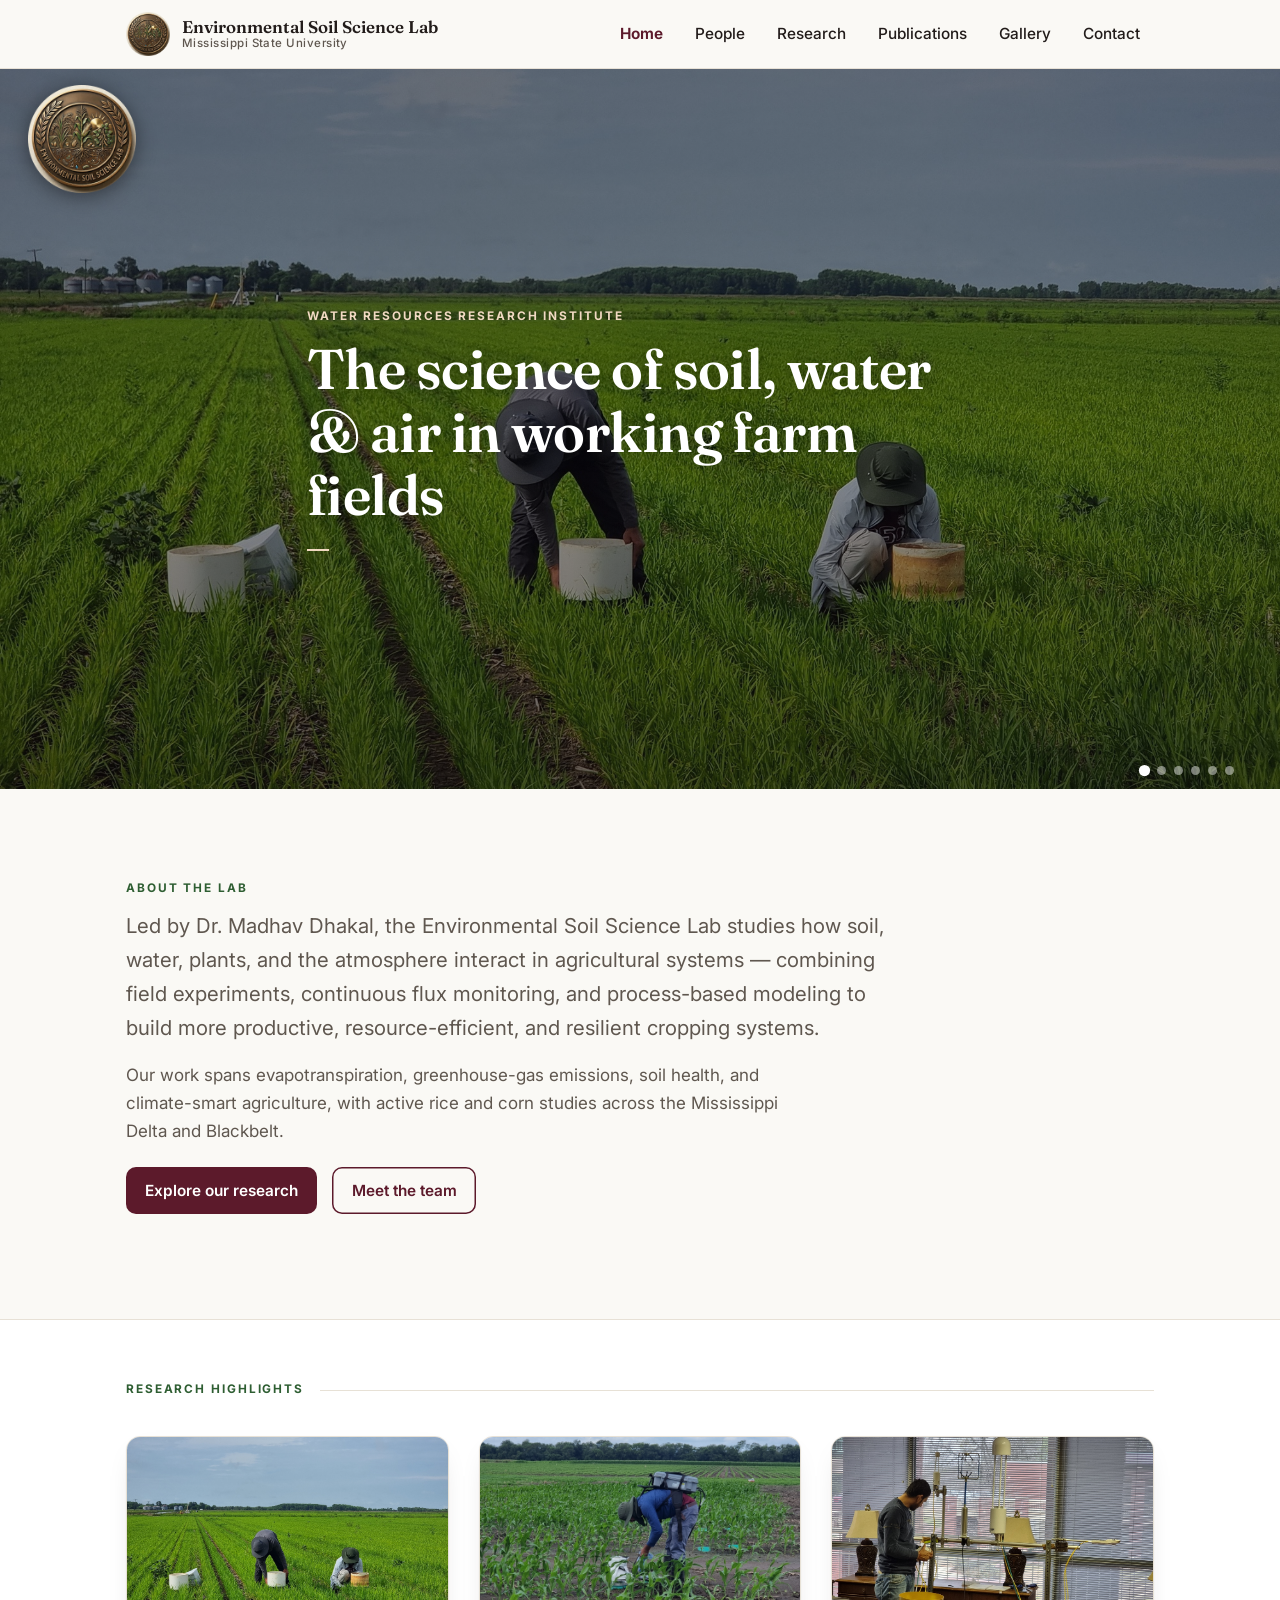
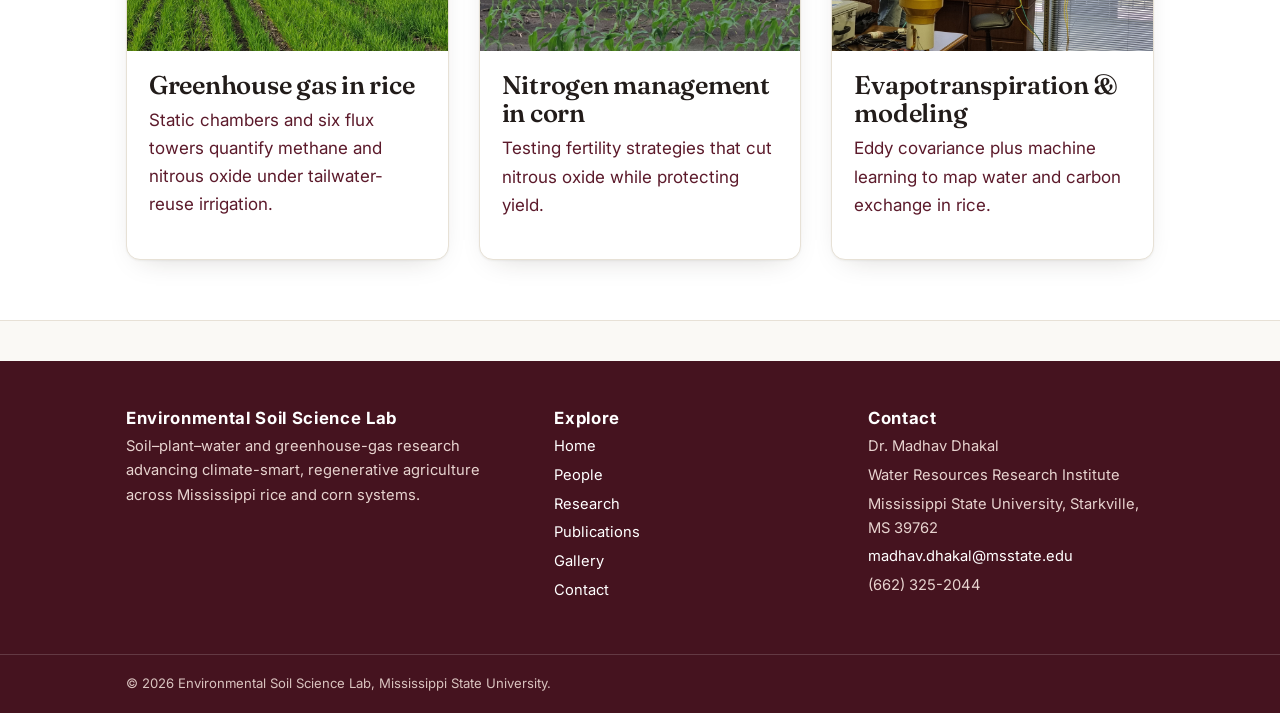
==== commit 72fc19c4: "Update index.html" ====
--- a/index.html
+++ b/index.html
@@ -47,15 +47,15 @@
     <div class="rule"><p class="eyebrow" style="margin:0">Research highlights</p></div>
     <div class="grid grid--3">
       <a class="card" href="research.html#rice_ghg">
-        <div class="card__media"><img src="images/proj_rice_ghg.jpg" alt="Greenhouse gas in rice"></div>
+        <div class="card__media"><img data-first-from="images/rice_ghg" src="[data-uri]" alt="Greenhouse gas in rice" loading="lazy"></div>
         <div class="card__body"><h3>Greenhouse gas in rice</h3><p>Static chambers and six flux towers quantify methane and nitrous oxide under tailwater-reuse irrigation.</p></div>
       </a>
       <a class="card" href="research.html#corn_n">
-        <div class="card__media"><img src="images/proj_corn_nmgmt.jpg" alt="Nitrogen management in corn"></div>
+        <div class="card__media"><img data-first-from="images/corn_n" src="[data-uri]" alt="Nitrogen management in corn" loading="lazy"></div>
         <div class="card__body"><h3>Nitrogen management in corn</h3><p>Testing fertility strategies that cut nitrous oxide while protecting yield.</p></div>
       </a>
       <a class="card" href="research.html#rice_et">
-        <div class="card__media"><img src="images/proj_rice_et.jpg" alt="Evapotranspiration & modeling"></div>
+        <div class="card__media"><img data-first-from="images/rice_et" src="[data-uri]" alt="Evapotranspiration & modeling" loading="lazy"></div>
         <div class="card__body"><h3>Evapotranspiration & modeling</h3><p>Eddy covariance plus machine learning to map water and carbon exchange in rice.</p></div>
       </a></div>
   </div>
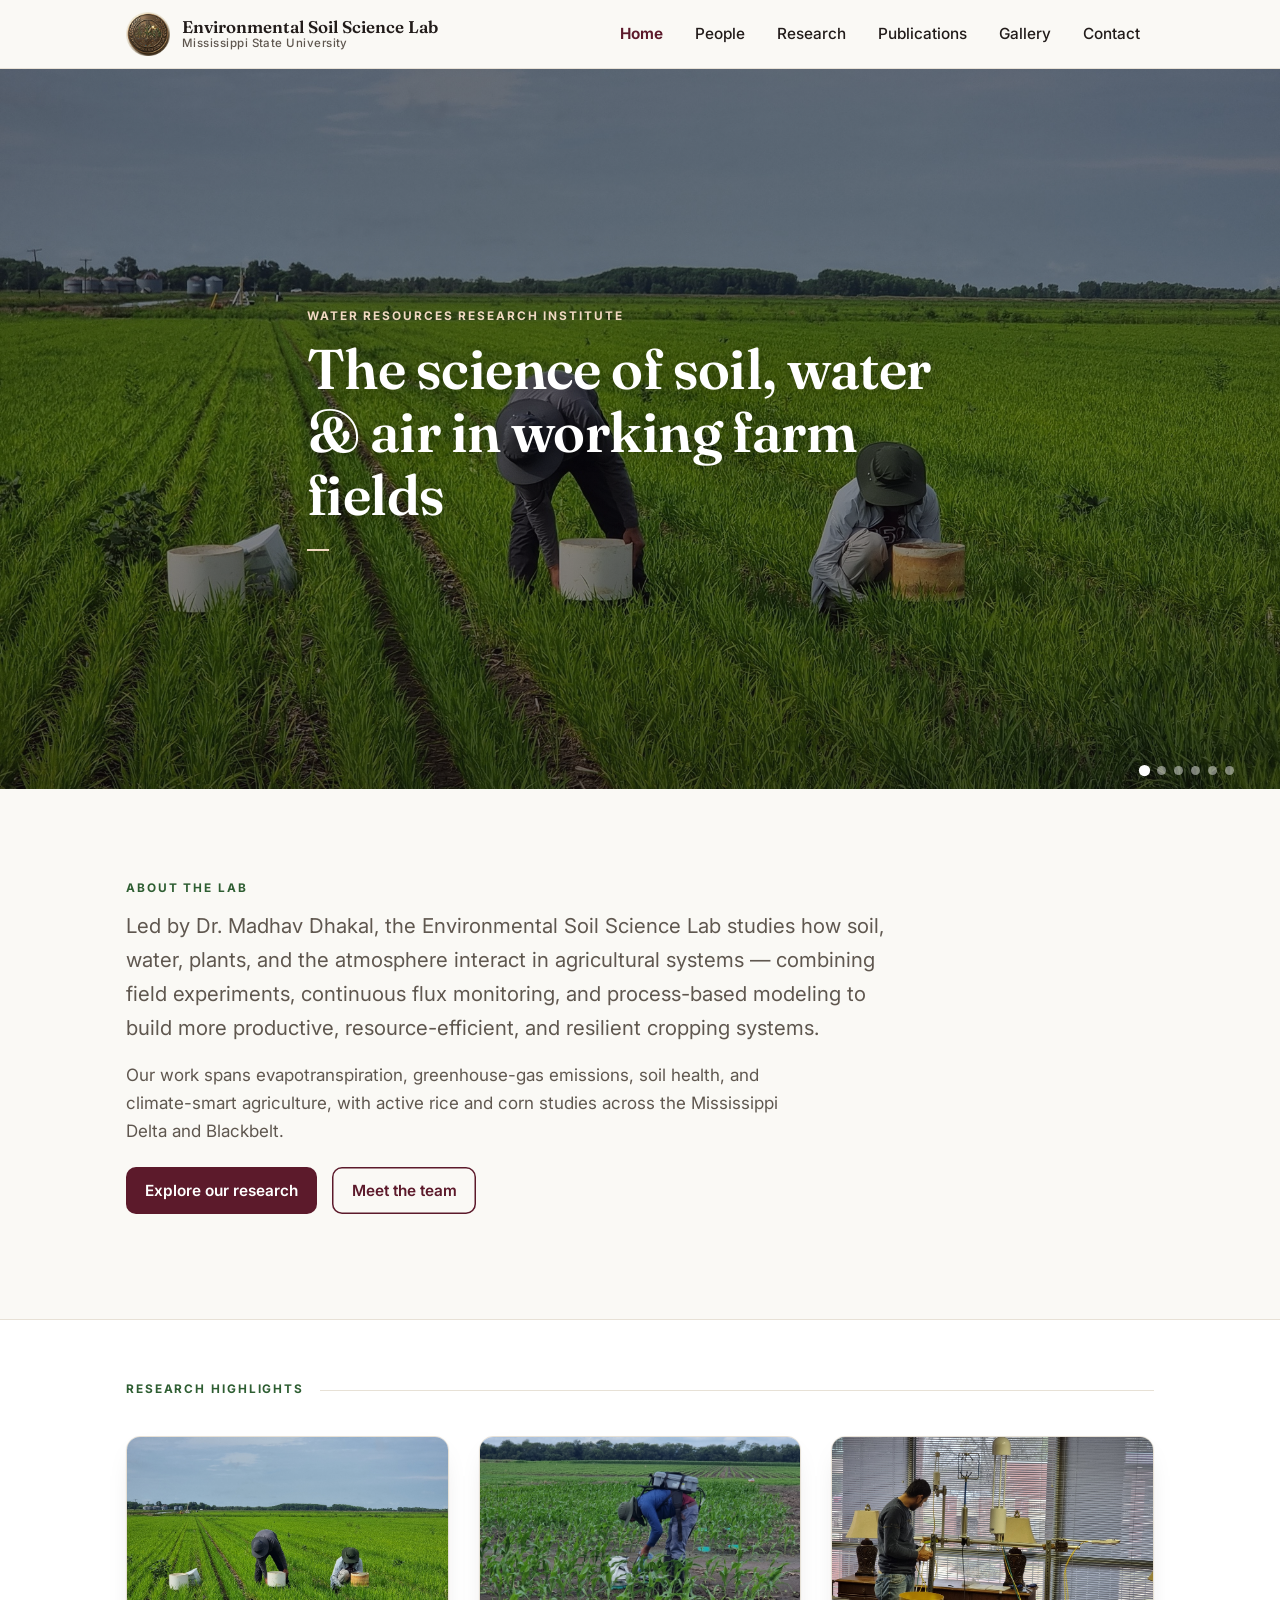
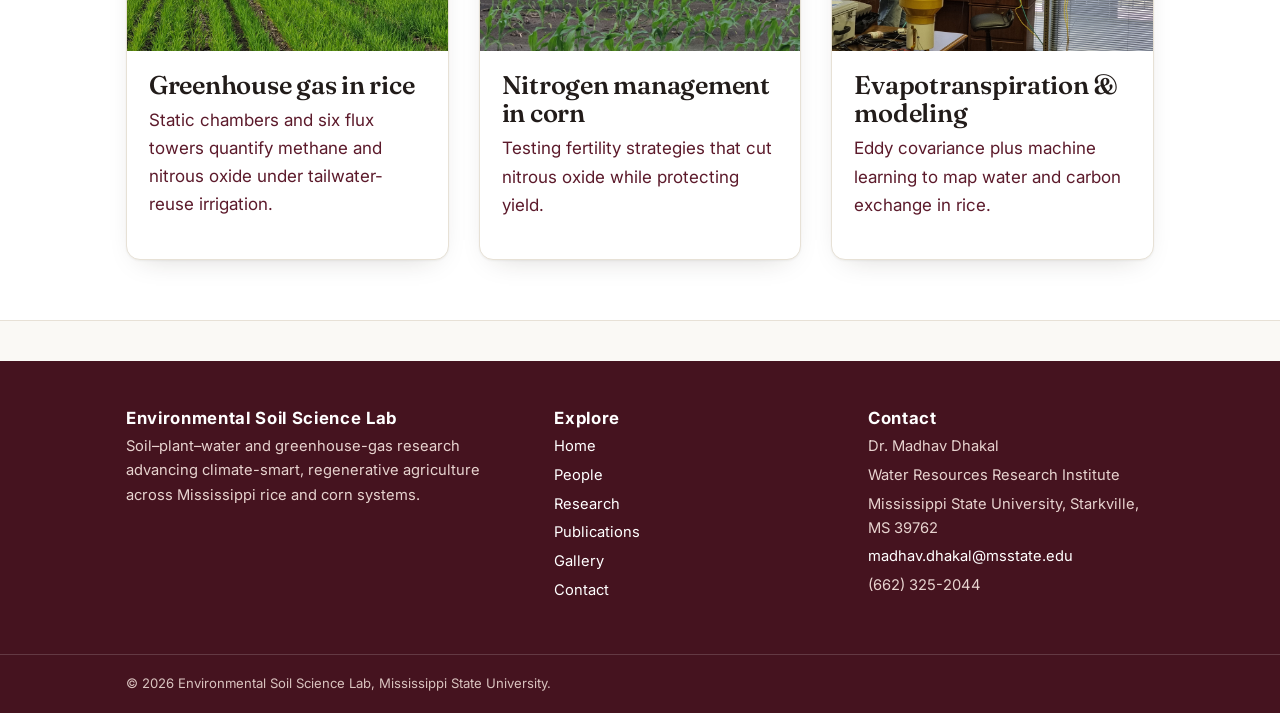
==== commit 3996f30f: "Update index.html" ====
--- a/index.html
+++ b/index.html
@@ -23,7 +23,6 @@
 </header>
 
 <section class="hero" aria-label="Featured research">
-  <img class="hero__logo" src="images/logo_seal.png" alt="Environmental Soil Science Lab seal">
   <!-- hero photos auto-loaded from project folders by site.js -->
   <div class="hero__inner"><div class="wrap">
     <p class="eyebrow">Water Resources Research Institute</p>
